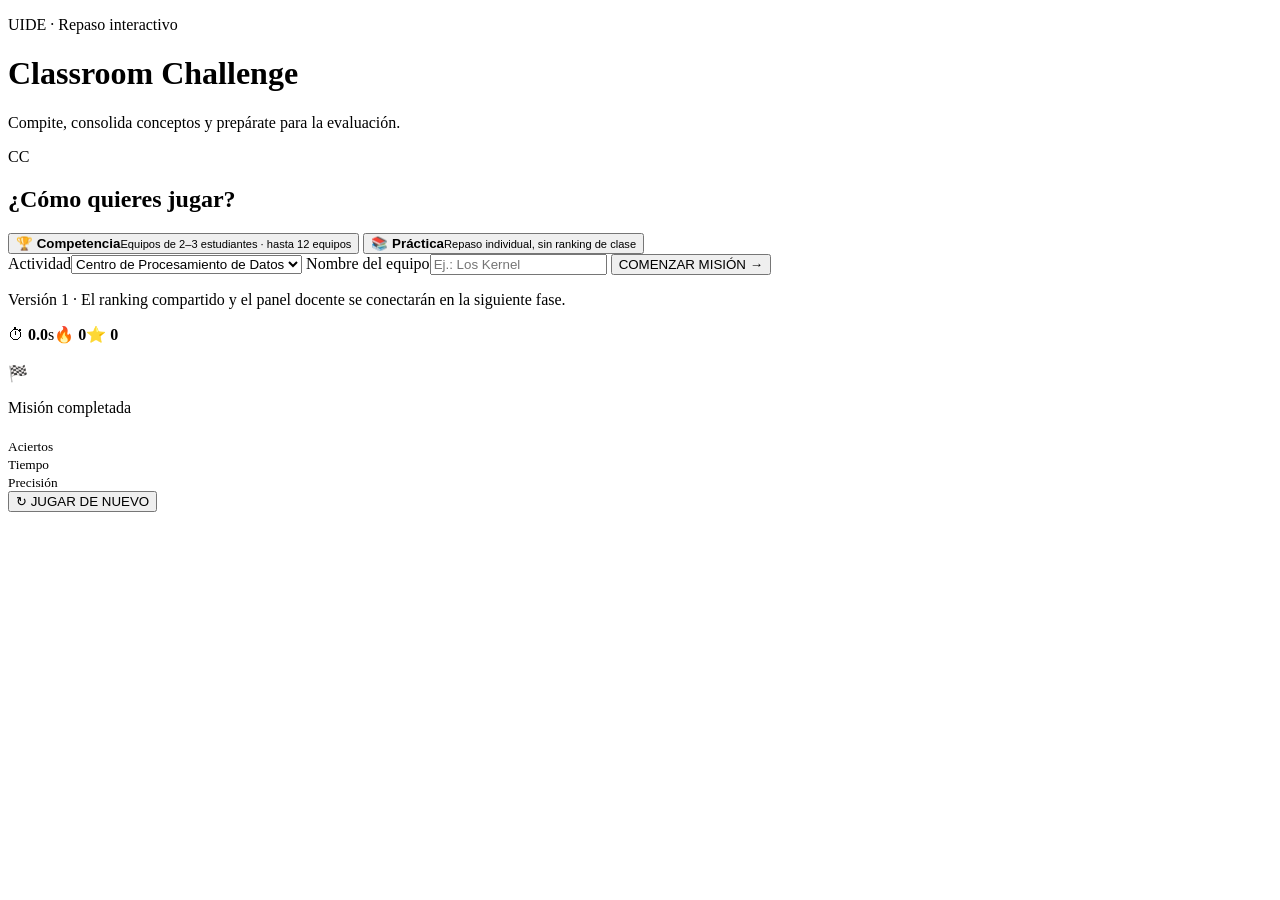
==== index.html @ 620f8e12 "Build reusable Classroom Challenge V1" ====
<!doctype html>
<html lang="es">
<head>
  <meta charset="utf-8">
  <meta name="viewport" content="width=device-width,initial-scale=1">
  <meta name="theme-color" content="#101b35">
  <title>Classroom Challenge</title>
  <link rel="stylesheet" href="css/styles.css">
</head>
<body>
<main class="shell">
  <header class="hero">
    <div><p class="eyebrow">UIDE · Repaso interactivo</p><h1>Classroom <span>Challenge</span></h1><p>Compite, consolida conceptos y prepárate para la evaluación.</p></div>
    <div class="hero-mark">CC</div>
  </header>

  <section id="home" class="card">
    <h2>¿Cómo quieres jugar?</h2>
    <div class="modes">
      <button class="mode selected" data-mode="competition"><b>🏆 Competencia</b><small>Equipos de 2–3 estudiantes · hasta 12 equipos</small></button>
      <button class="mode" data-mode="practice"><b>📚 Práctica</b><small>Repaso individual, sin ranking de clase</small></button>
    </div>
    <form id="startForm">
      <label>Actividad<select id="quizSelect"><option value="cpd">Centro de Procesamiento de Datos</option></select></label>
      <label id="teamField">Nombre del equipo<input id="teamName" maxlength="28" placeholder="Ej.: Los Kernel" autocomplete="off"></label>
      <button class="primary" type="submit">COMENZAR MISIÓN →</button>
    </form>
    <p class="note">Versión 1 · El ranking compartido y el panel docente se conectarán en la siguiente fase.</p>
  </section>

  <section id="game" class="card hidden">
    <div class="hud"><b id="progress"></b><span>⏱ <b id="timer">0.0</b>s</span><span>🔥 <b id="streak">0</b></span><span>⭐ <b id="score">0</b></span></div>
    <div class="track"><div id="bar"></div></div>
    <p id="category" class="eyebrow"></p><h2 id="question"></h2>
    <div id="answers" class="answers"></div>
    <div id="feedback" class="feedback hidden" aria-live="polite"></div>
  </section>

  <section id="results" class="card hidden">
    <div class="finish">🏁</div><p class="eyebrow">Misión completada</p><h2 id="resultName"></h2>
    <div id="finalScore" class="big"></div>
    <div class="stats"><div><b id="correctStat"></b><small>Aciertos</small></div><div><b id="timeStat"></b><small>Tiempo</small></div><div><b id="accuracyStat"></b><small>Precisión</small></div></div>
    <div id="categoryResults" class="category-results"></div>
    <button id="restart" class="secondary">↻ JUGAR DE NUEVO</button>
  </section>
</main>
<script src="js/scoring.js"></script><script src="js/game.js"></script><script src="js/app.js"></script>
</body></html>
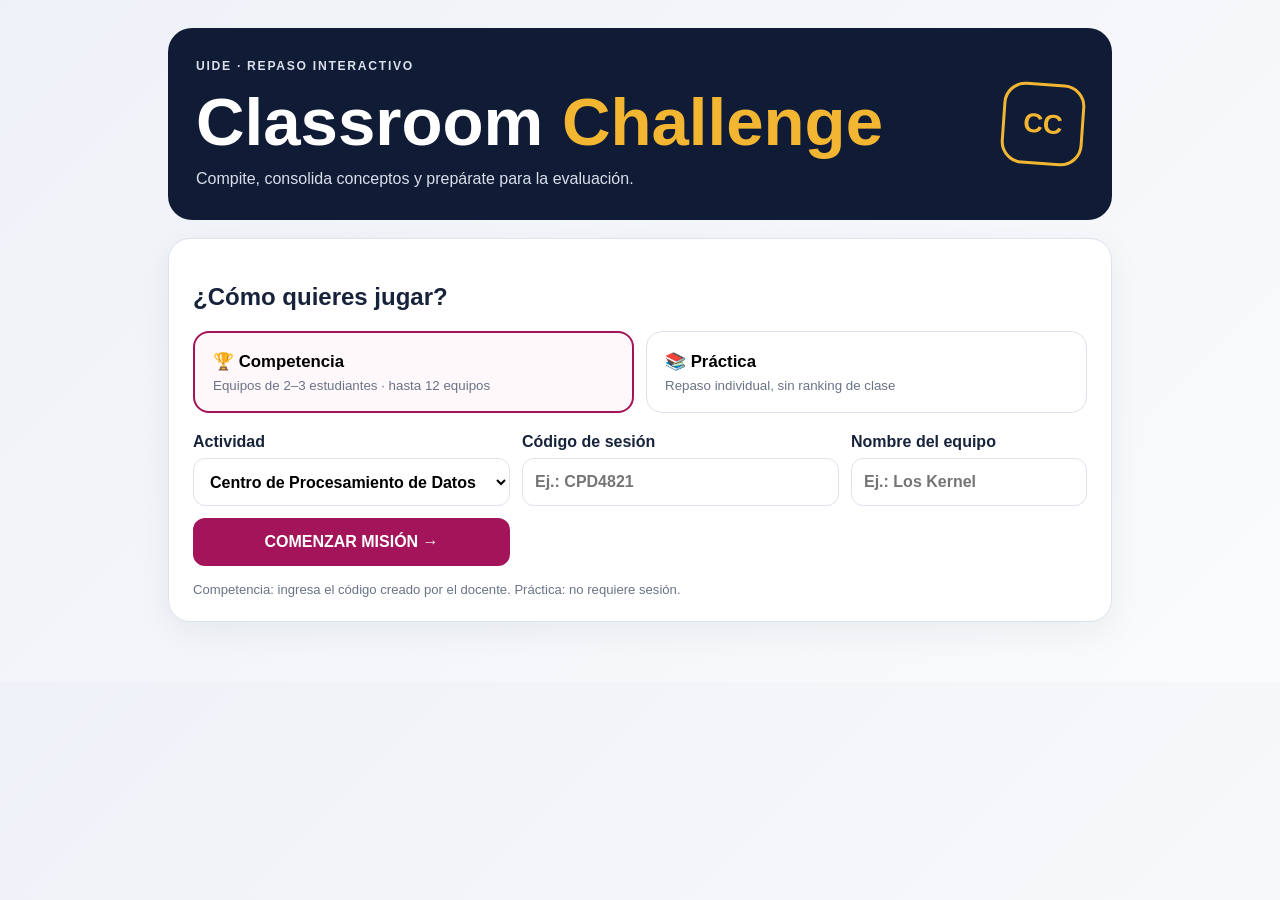
==== commit 2be38159: "Add session code to competition flow" ====
--- a/index.html
+++ b/index.html
@@ -22,10 +22,10 @@
     </div>
     <form id="startForm">
       <label>Actividad<select id="quizSelect"><option value="cpd">Centro de Procesamiento de Datos</option></select></label>
-      <label id="teamField">Nombre del equipo<input id="teamName" maxlength="28" placeholder="Ej.: Los Kernel" autocomplete="off"></label>
+      <label id="sessionField">Código de sesión<input id="sessionCode" maxlength="10" placeholder="Ej.: CPD4821" autocomplete="off"></label><label id="teamField">Nombre del equipo<input id="teamName" maxlength="28" placeholder="Ej.: Los Kernel" autocomplete="off"></label>
       <button class="primary" type="submit">COMENZAR MISIÓN →</button>
     </form>
-    <p class="note">Versión 1 · El ranking compartido y el panel docente se conectarán en la siguiente fase.</p>
+    <p class="note">Competencia: ingresa el código creado por el docente. Práctica: no requiere sesión.</p>
   </section>
 
   <section id="game" class="card hidden">
@@ -44,5 +44,5 @@
     <button id="restart" class="secondary">↻ JUGAR DE NUEVO</button>
   </section>
 </main>
-<script src="js/scoring.js"></script><script src="js/game.js"></script><script src="js/app.js"></script>
+<script src="js/database.js"></script><script src="js/scoring.js"></script><script src="js/game.js"></script><script src="js/app.js"></script>
 </body></html>
--- a/css/styles.css
+++ b/css/styles.css
@@ -0,0 +1 @@
+:root{--navy:#101b35;--magenta:#a4145a;--yellow:#f2b632;--bg:#f4f6fa;--card:#fff;--text:#17233b;--muted:#697386;--line:#dde3ec;--ok:#13795b;--bad:#b42318}*{box-sizing:border-box}body{margin:0;font-family:Inter,Segoe UI,Arial,sans-serif;background:linear-gradient(135deg,#eef1f7,#fafbfc);color:var(--text)}button,input,select{font:inherit}.shell{max-width:980px;margin:auto;padding:28px 18px 60px}.hero{background:var(--navy);color:#fff;border-radius:24px;padding:28px;display:flex;align-items:center;justify-content:space-between;gap:20px;margin-bottom:18px}.hero h1{font-size:clamp(2.1rem,6vw,4.2rem);margin:.15em 0}.hero h1 span{color:var(--yellow)}.hero p{margin:.25em 0;color:#d9dfeb}.hero-mark{width:82px;height:82px;border:3px solid var(--yellow);border-radius:22px;display:grid;place-items:center;font-weight:900;font-size:1.7rem;color:var(--yellow);transform:rotate(4deg)}.card{background:var(--card);border:1px solid var(--line);border-radius:22px;padding:24px;box-shadow:0 10px 35px rgba(16,27,53,.06)}.hidden{display:none!important}.eyebrow{text-transform:uppercase;letter-spacing:.14em;font-size:.76rem;font-weight:800;color:var(--muted)}.modes{display:grid;grid-template-columns:1fr 1fr;gap:12px}.mode{border:1px solid var(--line);background:#fff;border-radius:16px;padding:18px;text-align:left;cursor:pointer}.mode b,.mode small{display:block}.mode b{font-size:1.05rem;margin-bottom:6px}.mode small,.note{color:var(--muted)}.mode.selected{border:2px solid var(--magenta);background:#fff8fb}form{display:grid;grid-template-columns:1fr 1fr auto;gap:12px;align-items:end;margin-top:20px}label{display:flex;flex-direction:column;gap:7px;font-weight:700}input,select{height:48px;border:1px solid var(--line);border-radius:12px;padding:0 12px;background:#fff}.primary,.secondary{height:48px;border:0;border-radius:12px;padding:0 20px;font-weight:900;cursor:pointer}.primary{background:var(--magenta);color:#fff}.secondary{background:#fff;border:1px solid var(--line);width:100%}.note{font-size:.82rem;margin:16px 0 0}.hud{display:flex;gap:18px;justify-content:space-between;flex-wrap:wrap}.track{height:8px;background:#edf0f5;border-radius:99px;overflow:hidden;margin:16px 0 24px}.track div{height:100%;width:0;background:linear-gradient(90deg,var(--magenta),var(--yellow));transition:width .25s}.answers{display:grid;grid-template-columns:1fr 1fr;gap:12px;margin-top:22px}.answer{min-height:70px;border:1px solid var(--line);border-radius:14px;background:#fff;padding:15px;text-align:left;font-weight:700;cursor:pointer}.answer:hover{border-color:var(--magenta);transform:translateY(-1px)}.answer:disabled{cursor:default;transform:none}.feedback{margin-top:16px;padding:15px;border-radius:14px;border:1px solid var(--line)}.feedback.ok{background:#f0faf6;border-color:#9bd5bf}.feedback.bad{background:#fff5f4;border-color:#efb6b1}.finish{font-size:3.5rem}.big{font-size:3.2rem;font-weight:900;color:var(--magenta)}.stats{display:grid;grid-template-columns:repeat(3,1fr);gap:10px;margin:18px 0}.stats div{background:#f5f7fa;border-radius:14px;padding:14px}.stats b,.stats small{display:block}.stats b{font-size:1.35rem}.stats small{color:var(--muted)}.category-results{margin:14px 0 20px}.cat-row{display:grid;grid-template-columns:1fr auto;gap:10px;border-bottom:1px solid var(--line);padding:8px 0}.cat-row span:last-child{font-weight:800}@media(max-width:720px){.modes,form,.answers{grid-template-columns:1fr}.hero-mark{display:none}.stats{grid-template-columns:repeat(3,1fr)}.shell{padding:14px}}
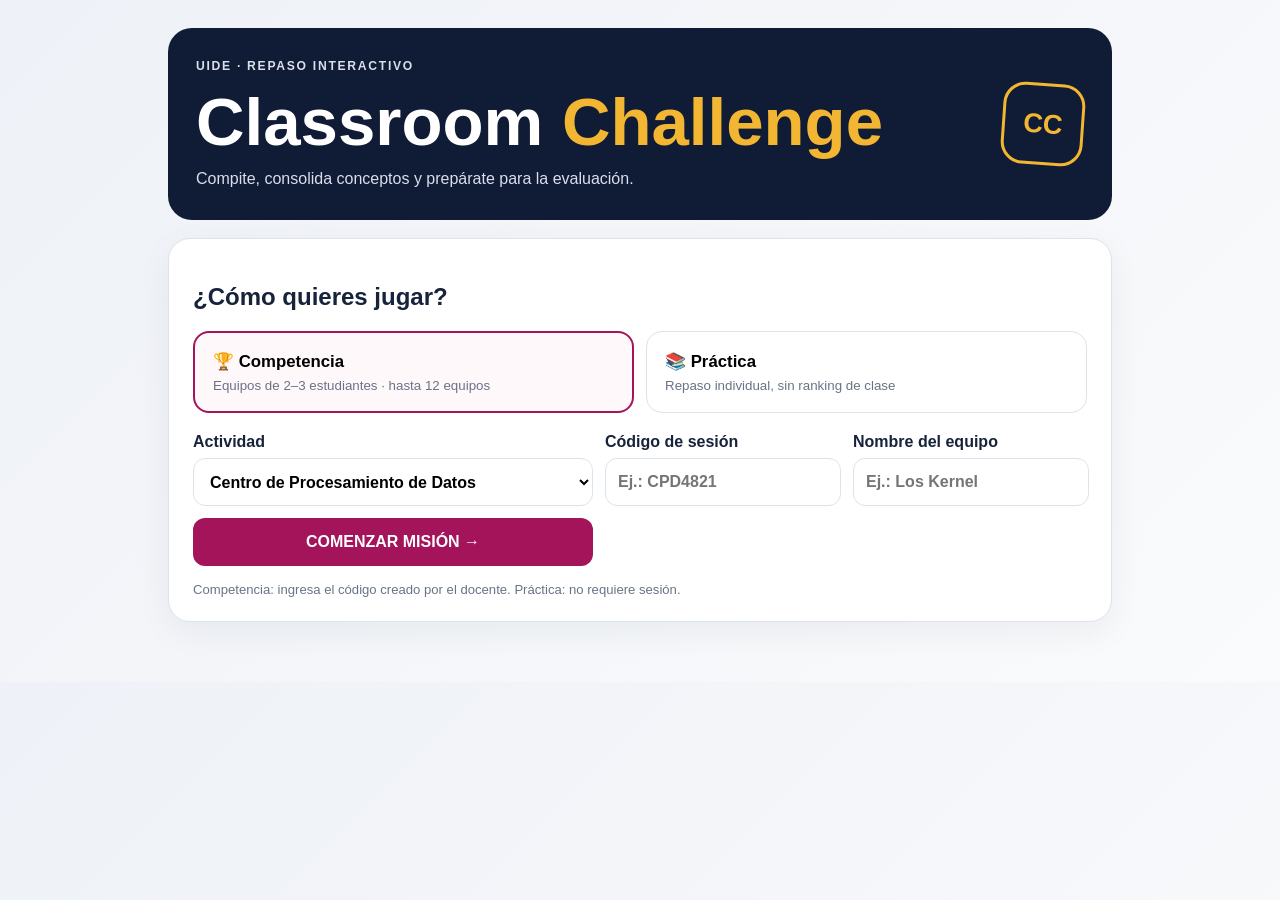
==== commit ff1cdb31: "Add Active Directory activity to student selector" ====
--- a/index.html
+++ b/index.html
@@ -21,7 +21,7 @@
       <button class="mode" data-mode="practice"><b>📚 Práctica</b><small>Repaso individual, sin ranking de clase</small></button>
     </div>
     <form id="startForm">
-      <label>Actividad<select id="quizSelect"><option value="cpd">Centro de Procesamiento de Datos</option></select></label>
+      <label>Actividad<select id="quizSelect"><option value="cpd">Centro de Procesamiento de Datos</option><option value="ad">Gestión de Configuraciones y Active Directory</option></select></label>
       <label id="sessionField">Código de sesión<input id="sessionCode" maxlength="10" placeholder="Ej.: CPD4821" autocomplete="off"></label><label id="teamField">Nombre del equipo<input id="teamName" maxlength="28" placeholder="Ej.: Los Kernel" autocomplete="off"></label>
       <button class="primary" type="submit">COMENZAR MISIÓN →</button>
     </form>
--- a/css/styles.css
+++ b/css/styles.css
@@ -1 +1,3 @@
-:root{--navy:#101b35;--magenta:#a4145a;--yellow:#f2b632;--bg:#f4f6fa;--card:#fff;--text:#17233b;--muted:#697386;--line:#dde3ec;--ok:#13795b;--bad:#b42318}*{box-sizing:border-box}body{margin:0;font-family:Inter,Segoe UI,Arial,sans-serif;background:linear-gradient(135deg,#eef1f7,#fafbfc);color:var(--text)}button,input,select{font:inherit}.shell{max-width:980px;margin:auto;padding:28px 18px 60px}.hero{background:var(--navy);color:#fff;border-radius:24px;padding:28px;display:flex;align-items:center;justify-content:space-between;gap:20px;margin-bottom:18px}.hero h1{font-size:clamp(2.1rem,6vw,4.2rem);margin:.15em 0}.hero h1 span{color:var(--yellow)}.hero p{margin:.25em 0;color:#d9dfeb}.hero-mark{width:82px;height:82px;border:3px solid var(--yellow);border-radius:22px;display:grid;place-items:center;font-weight:900;font-size:1.7rem;color:var(--yellow);transform:rotate(4deg)}.card{background:var(--card);border:1px solid var(--line);border-radius:22px;padding:24px;box-shadow:0 10px 35px rgba(16,27,53,.06)}.hidden{display:none!important}.eyebrow{text-transform:uppercase;letter-spacing:.14em;font-size:.76rem;font-weight:800;color:var(--muted)}.modes{display:grid;grid-template-columns:1fr 1fr;gap:12px}.mode{border:1px solid var(--line);background:#fff;border-radius:16px;padding:18px;text-align:left;cursor:pointer}.mode b,.mode small{display:block}.mode b{font-size:1.05rem;margin-bottom:6px}.mode small,.note{color:var(--muted)}.mode.selected{border:2px solid var(--magenta);background:#fff8fb}form{display:grid;grid-template-columns:1fr 1fr auto;gap:12px;align-items:end;margin-top:20px}label{display:flex;flex-direction:column;gap:7px;font-weight:700}input,select{height:48px;border:1px solid var(--line);border-radius:12px;padding:0 12px;background:#fff}.primary,.secondary{height:48px;border:0;border-radius:12px;padding:0 20px;font-weight:900;cursor:pointer}.primary{background:var(--magenta);color:#fff}.secondary{background:#fff;border:1px solid var(--line);width:100%}.note{font-size:.82rem;margin:16px 0 0}.hud{display:flex;gap:18px;justify-content:space-between;flex-wrap:wrap}.track{height:8px;background:#edf0f5;border-radius:99px;overflow:hidden;margin:16px 0 24px}.track div{height:100%;width:0;background:linear-gradient(90deg,var(--magenta),var(--yellow));transition:width .25s}.answers{display:grid;grid-template-columns:1fr 1fr;gap:12px;margin-top:22px}.answer{min-height:70px;border:1px solid var(--line);border-radius:14px;background:#fff;padding:15px;text-align:left;font-weight:700;cursor:pointer}.answer:hover{border-color:var(--magenta);transform:translateY(-1px)}.answer:disabled{cursor:default;transform:none}.feedback{margin-top:16px;padding:15px;border-radius:14px;border:1px solid var(--line)}.feedback.ok{background:#f0faf6;border-color:#9bd5bf}.feedback.bad{background:#fff5f4;border-color:#efb6b1}.finish{font-size:3.5rem}.big{font-size:3.2rem;font-weight:900;color:var(--magenta)}.stats{display:grid;grid-template-columns:repeat(3,1fr);gap:10px;margin:18px 0}.stats div{background:#f5f7fa;border-radius:14px;padding:14px}.stats b,.stats small{display:block}.stats b{font-size:1.35rem}.stats small{color:var(--muted)}.category-results{margin:14px 0 20px}.cat-row{display:grid;grid-template-columns:1fr auto;gap:10px;border-bottom:1px solid var(--line);padding:8px 0}.cat-row span:last-child{font-weight:800}@media(max-width:720px){.modes,form,.answers{grid-template-columns:1fr}.hero-mark{display:none}.stats{grid-template-columns:repeat(3,1fr)}.shell{padding:14px}}+:root{--navy:#101b35;--magenta:#a4145a;--yellow:#f2b632;--bg:#f4f6fa;--card:#fff;--text:#17233b;--muted:#697386;--line:#dde3ec;--ok:#13795b;--bad:#b42318}*{box-sizing:border-box}body{margin:0;font-family:Inter,Segoe UI,Arial,sans-serif;background:linear-gradient(135deg,#eef1f7,#fafbfc);color:var(--text)}button,input,select{font:inherit}.shell{max-width:980px;margin:auto;padding:28px 18px 60px}.hero{background:var(--navy);color:#fff;border-radius:24px;padding:28px;display:flex;align-items:center;justify-content:space-between;gap:20px;margin-bottom:18px}.hero h1{font-size:clamp(2.1rem,6vw,4.2rem);margin:.15em 0}.hero h1 span{color:var(--yellow)}.hero p{margin:.25em 0;color:#d9dfeb}.hero-mark{width:82px;height:82px;border:3px solid var(--yellow);border-radius:22px;display:grid;place-items:center;font-weight:900;font-size:1.7rem;color:var(--yellow);transform:rotate(4deg)}.card{background:var(--card);border:1px solid var(--line);border-radius:22px;padding:24px;box-shadow:0 10px 35px rgba(16,27,53,.06)}.hidden{display:none!important}.eyebrow{text-transform:uppercase;letter-spacing:.14em;font-size:.76rem;font-weight:800;color:var(--muted)}.modes{display:grid;grid-template-columns:1fr 1fr;gap:12px}.mode{border:1px solid var(--line);background:#fff;border-radius:16px;padding:18px;text-align:left;cursor:pointer}.mode b,.mode small{display:block}.mode b{font-size:1.05rem;margin-bottom:6px}.mode small,.note{color:var(--muted)}.mode.selected{border:2px solid var(--magenta);background:#fff8fb}form{display:grid;grid-template-columns:1fr 1fr auto;gap:12px;align-items:end;margin-top:20px}label{display:flex;flex-direction:column;gap:7px;font-weight:700}input,select{height:48px;border:1px solid var(--line);border-radius:12px;padding:0 12px;background:#fff}.primary,.secondary{height:48px;border:0;border-radius:12px;padding:0 20px;font-weight:900;cursor:pointer}.primary{background:var(--magenta);color:#fff}.secondary{background:#fff;border:1px solid var(--line);width:100%}.note{font-size:.82rem;margin:16px 0 0}.hud{display:flex;gap:18px;justify-content:space-between;flex-wrap:wrap}.track{height:8px;background:#edf0f5;border-radius:99px;overflow:hidden;margin:16px 0 24px}.track div{height:100%;width:0;background:linear-gradient(90deg,var(--magenta),var(--yellow));transition:width .25s}.answers{display:grid;grid-template-columns:1fr 1fr;gap:12px;margin-top:22px}.answer{min-height:70px;border:1px solid var(--line);border-radius:14px;background:#fff;padding:15px;text-align:left;font-weight:700;cursor:pointer}.answer:hover{border-color:var(--magenta);transform:translateY(-1px)}.answer:disabled{cursor:default;transform:none}.feedback{margin-top:16px;padding:15px;border-radius:14px;border:1px solid var(--line)}.feedback.ok{background:#f0faf6;border-color:#9bd5bf}.feedback.bad{background:#fff5f4;border-color:#efb6b1}.finish{font-size:3.5rem}.big{font-size:3.2rem;font-weight:900;color:var(--magenta)}.stats{display:grid;grid-template-columns:repeat(3,1fr);gap:10px;margin:18px 0}.stats div{background:#f5f7fa;border-radius:14px;padding:14px}.stats b,.stats small{display:block}.stats b{font-size:1.35rem}.stats small{color:var(--muted)}.category-results{margin:14px 0 20px}.cat-row{display:grid;grid-template-columns:1fr auto;gap:10px;border-bottom:1px solid var(--line);padding:8px 0}.cat-row span:last-child{font-weight:800}@media(max-width:720px){.modes,form,.answers{grid-template-columns:1fr}.hero-mark{display:none}.stats{grid-template-columns:repeat(3,1fr)}.shell{padding:14px}}
+/* Teacher dashboard */
+.dashboard-head{display:flex;align-items:center;justify-content:space-between;margin-bottom:14px}.live{font-weight:900;color:var(--ok);background:#effaf5;border:1px solid #b9dfcf;border-radius:999px;padding:9px 13px}.teacher-stats{display:grid;grid-template-columns:repeat(4,1fr);gap:12px;margin:14px 0}.metric{text-align:center}.metric b,.metric small{display:block}.metric b{font-size:2rem;color:var(--navy)}.metric small{color:var(--muted);margin-top:4px}.section-title{display:flex;justify-content:space-between;align-items:center}.table-wrap{overflow:auto}table{width:100%;border-collapse:collapse}th,td{text-align:left;padding:13px 10px;border-bottom:1px solid var(--line);white-space:nowrap}th{font-size:.78rem;text-transform:uppercase;letter-spacing:.08em;color:var(--muted)}.rank{font-size:1.1rem}.status{display:inline-block;padding:6px 9px;border-radius:999px;font-size:.78rem;font-weight:800}.status.finished{background:#effaf5;color:var(--ok)}.status.playing{background:#fff7e6;color:#8a5a00}.empty{text-align:center;color:var(--muted);padding:30px}.dashboard-grid{display:grid;grid-template-columns:1fr 1fr;gap:14px;margin:14px 0}.analytic{margin:14px 0}.analytic>div:first-child{display:flex;justify-content:space-between}.analytic small,.hard span{display:block;color:var(--muted);font-size:.78rem;margin-top:5px}.mini-track{height:8px;background:#edf0f5;border-radius:99px;overflow:hidden;margin-top:6px}.mini-track i{display:block;height:100%;background:linear-gradient(90deg,var(--magenta),var(--yellow));border-radius:99px}.hard{padding:12px 0;border-bottom:1px solid var(--line)}@media(max-width:720px){.teacher-stats{grid-template-columns:1fr 1fr}.dashboard-grid{grid-template-columns:1fr}.dashboard-head{align-items:flex-start;gap:10px}.live{font-size:.75rem}}
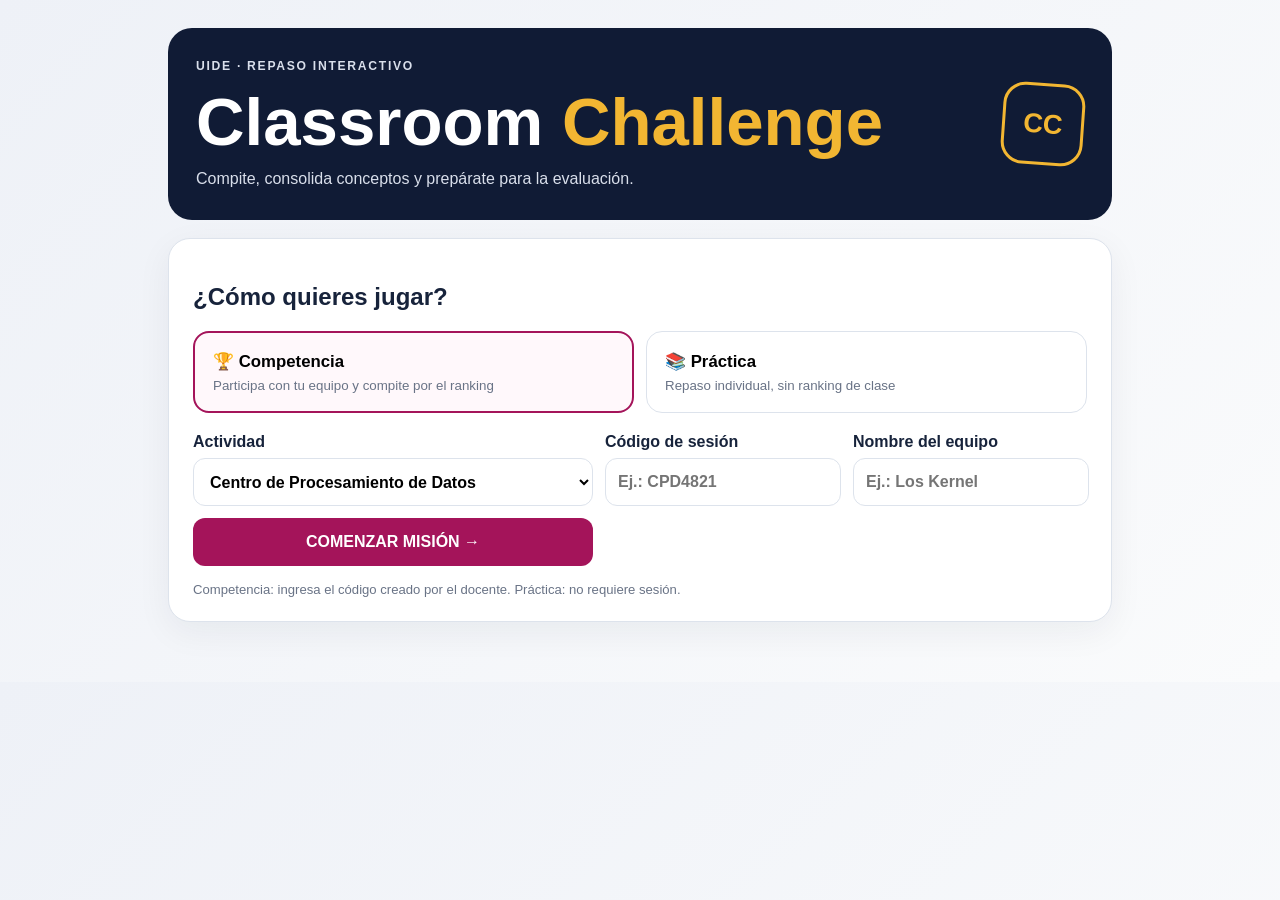
==== commit e7ed876a: "Actualizar descripcion de modo competencia" ====
--- a/index.html
+++ b/index.html
@@ -17,11 +17,11 @@
   <section id="home" class="card">
     <h2>¿Cómo quieres jugar?</h2>
     <div class="modes">
-      <button class="mode selected" data-mode="competition"><b>🏆 Competencia</b><small>Equipos de 2–3 estudiantes · hasta 12 equipos</small></button>
+      <button class="mode selected" data-mode="competition"><b>🏆 Competencia</b><small>Participa con tu equipo y compite por el ranking</small></button>
       <button class="mode" data-mode="practice"><b>📚 Práctica</b><small>Repaso individual, sin ranking de clase</small></button>
     </div>
     <form id="startForm">
-      <label>Actividad<select id="quizSelect"><option value="cpd">Centro de Procesamiento de Datos</option><option value="ad">Gestión de Configuraciones y Active Directory</option></select></label>
+      <label>Actividad<select id="quizSelect"><option value="cpd">Centro de Procesamiento de Datos</option><option value="arq-u1">Arquitectura de Computadoras · Unidad 1</option><option value="ad">Gestión de Configuraciones y Active Directory</option><option value="cli">Terminal Battle · Linux vs. Windows</option><option value="repaso-2">Repaso segundo parcial · Arquitectura</option></select></label>
       <label id="sessionField">Código de sesión<input id="sessionCode" maxlength="10" placeholder="Ej.: CPD4821" autocomplete="off"></label><label id="teamField">Nombre del equipo<input id="teamName" maxlength="28" placeholder="Ej.: Los Kernel" autocomplete="off"></label>
       <button class="primary" type="submit">COMENZAR MISIÓN →</button>
     </form>
